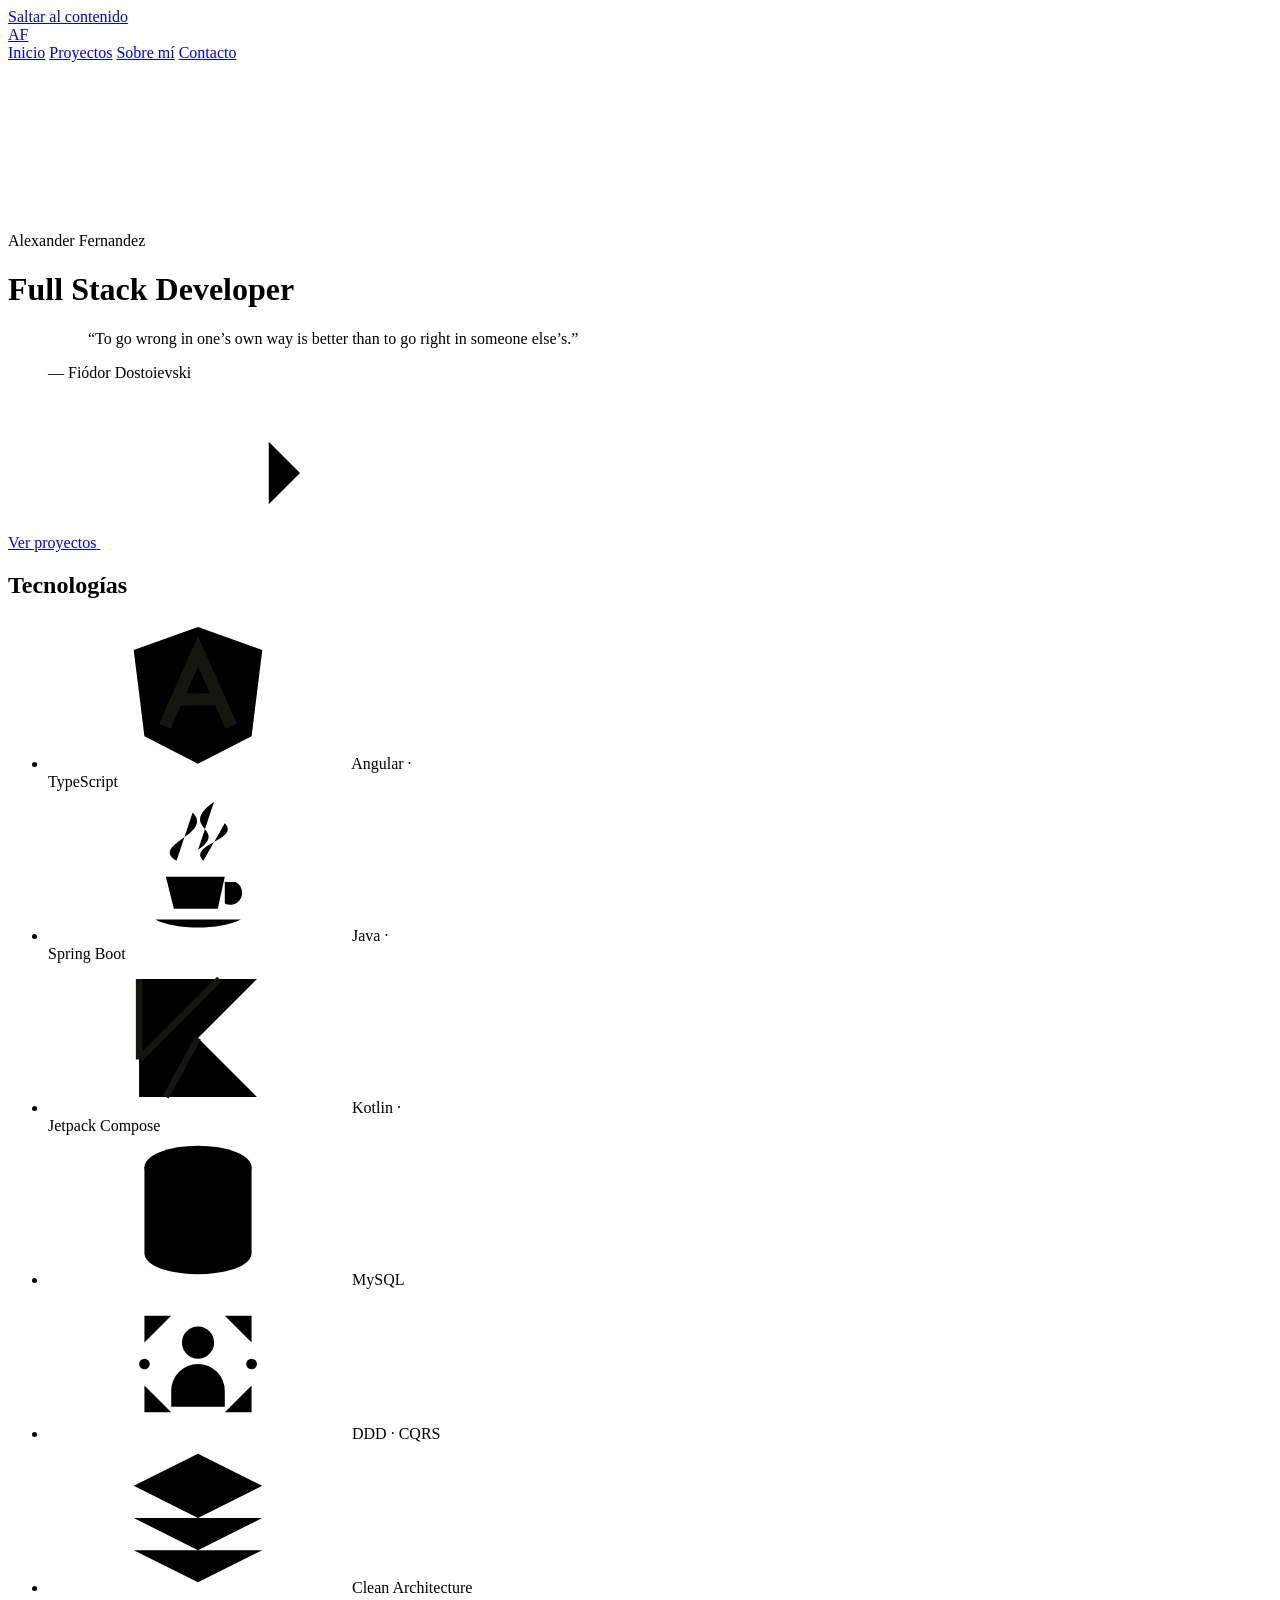
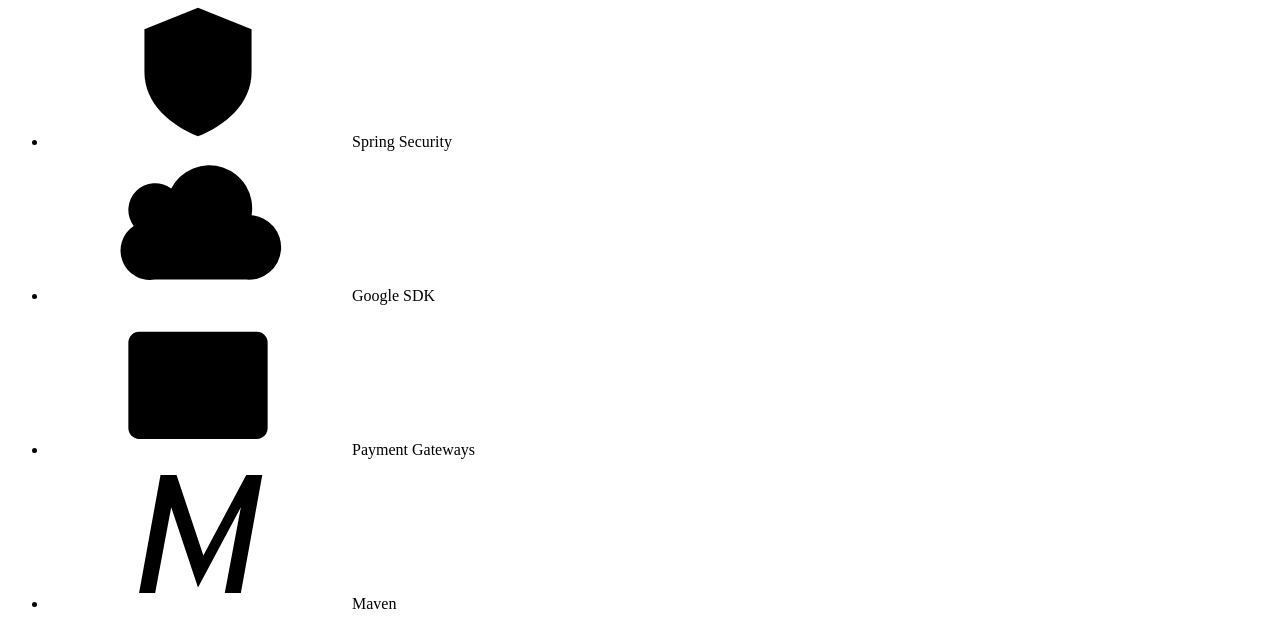
==== index.html @ 56c56a72 "feat: add index" ====
<!DOCTYPE html>
<html lang="es">
  <head>
    <meta charset="UTF-8">
    <meta name="viewport" content="width=device-width, initial-scale=1.0">
    <meta name="theme-color" content="#eef2f6">
    <meta name="description" content="Alexander Fernandez. Desarrollo full stack, aplicaciones web y móviles y arquitectura de software.">
    <title>Alexander Fernandez — Full Stack Developer</title>
    <link rel="icon" href="assets/site-icon.png" type="image/png">
    <link rel="stylesheet" href="styles.css">
  </head>
  <body>
    <a class="skip-link" href="#contenido">Saltar al contenido</a>
    <header class="site-header">
      <a class="monogram" href="index.html" aria-label="Alexander Fernandez, inicio">AF</a>
      <nav class="navigation" aria-label="Navegación principal">
        <a class="navigation-link" href="index.html" aria-current="page">Inicio</a>
        <a class="navigation-link" href="proyectos.html">Proyectos</a>
        <a class="navigation-link" href="sobre-mi.html">Sobre mí</a>
        <a class="navigation-link" href="contacto.html">Contacto</a>
      </nav>
    </header>
    <!-- Iconos vectoriales: no requieren librerías ni conexión a Internet. -->
    <svg class="icon-definitions" xmlns="http://www.w3.org/2000/svg" aria-hidden="true">
      <defs>
        <symbol id="icon-arrow" viewBox="0 0 24 24">
          <path d="M3 12h17m-5-5 5 5-5 5"/>
        </symbol>
        <symbol id="icon-angular" viewBox="0 0 28 28">
          <path fill="currentColor" stroke="none" d="m14 1.5 12 4.3-2 16.1L14 27 4 21.9 2 5.8Z"/>
          <path stroke="#151610" stroke-width="2.3" d="m7.8 20 6.2-14 6.2 14M10.2 15h7.6"/>
        </symbol>
        <symbol id="icon-java" viewBox="0 0 28 28">
          <path d="M8 16h11l-1.3 6H9.5L8 16Zm11 1h2a2 2 0 0 1-2 4M6 24c4 2 12 2 16 0M10 13c-5-3 7-5 3-9M15 13c-3-3 7-4 4-7M17 2c-7 5 3 5-3 9"/>
        </symbol>
        <symbol id="icon-kotlin" viewBox="0 0 28 28">
          <path fill="currentColor" stroke="none" d="M3 3h22L14 14l11 11H3V3Z"/>
          <path stroke="#151610" stroke-width="1.2" d="m3 18 15-15M8 25l6-11M3 3v15"/>
        </symbol>
        <symbol id="icon-database" viewBox="0 0 28 28">
          <ellipse cx="14" cy="6" rx="10" ry="4"/>
          <path d="M4 6v16c0 5.3 20 5.3 20 0V6M4 14c0 5.3 20 5.3 20 0M4 20c0 5.3 20 5.3 20 0"/>
        </symbol>
        <symbol id="icon-domain" viewBox="0 0 28 28">
          <path d="M4 10V5h5m10 0h5v5M4 18v5h5m10 0h5v-5M9 22v-3a5 5 0 0 1 10 0v3"/>
          <circle cx="14" cy="10" r="3"/>
          <circle cx="4" cy="14" r="1"/>
          <circle cx="24" cy="14" r="1"/>
        </symbol>
        <symbol id="icon-layers" viewBox="0 0 28 28">
          <path d="m14 2 12 6-12 6L2 8l12-6Zm-12 12 12 6 12-6M2 20l12 6 12-6"/>
        </symbol>
        <symbol id="icon-shield" viewBox="0 0 28 28">
          <path d="m14 2 10 4v8c0 6-5 10-10 12C9 24 4 20 4 14V6l10-4Z"/>
        </symbol>
        <symbol id="icon-cloud" viewBox="0 0 32 28">
          <path d="M8 24h17a6 6 0 0 0 1-12 8 8 0 0 0-15-5 5 5 0 0 0-7 7 5.5 5.5 0 0 0 4 10Z"/>
        </symbol>
        <symbol id="icon-card" viewBox="0 0 30 28">
          <rect x="2" y="5" width="26" height="20" rx="2"/>
          <path d="M2 11h26M6 17h8M6 20h4"/>
        </symbol>
        <symbol id="icon-maven" viewBox="0 0 28 28">
          <path d="m3 25 4-22h3l5 15 8-15h3l-4 22h-3l3-16-8 15-5-15-3 16Z" fill="currentColor" stroke="none"/>
        </symbol>
      </defs>
    </svg>
    <main class="hero" id="contenido" aria-labelledby="hero-title">
      <div class="hero-content">
        <p class="eyebrow hero-name">Alexander Fernandez</p>
        <h1 id="hero-title">Full Stack Developer</h1>
        <figure class="hero-quotation">
          <blockquote class="hero-quote" lang="en" cite="https://www.gutenberg.org/files/2554/2554-h/2554-h.htm">
            <p>“To go wrong in one’s own way is better than to go right in someone else’s.”</p>
          </blockquote>
          <figcaption class="quote-author">— Fiódor Dostoievski</figcaption>
        </figure>
        <a class="project-link" href="proyectos.html">
          <span>Ver proyectos</span>
          <svg class="icon" aria-hidden="true">
            <use href="#icon-arrow"/>
          </svg>
        </a>
        <section class="technologies" aria-labelledby="technologies-title">
          <div class="section-kicker">
            <h2 id="technologies-title">Tecnologías</h2>
            <span aria-hidden="true"></span>
          </div>
          <ul class="technology-grid">
            <li>
              <svg class="technology-icon" aria-hidden="true">
                <use href="#icon-angular"/>
              </svg>
              <span>
                Angular ·
                <br>
                TypeScript
              </span>
            </li>
            <li>
              <svg class="technology-icon" aria-hidden="true">
                <use href="#icon-java"/>
              </svg>
              <span>
                Java ·
                <br>
                Spring Boot
              </span>
            </li>
            <li>
              <svg class="technology-icon" aria-hidden="true">
                <use href="#icon-kotlin"/>
              </svg>
              <span>
                Kotlin ·
                <br>
                Jetpack Compose
              </span>
            </li>
            <li>
              <svg class="technology-icon" aria-hidden="true">
                <use href="#icon-database"/>
              </svg>
              <span>MySQL</span>
            </li>
            <li>
              <svg class="technology-icon" aria-hidden="true">
                <use href="#icon-domain"/>
              </svg>
              <span>DDD · CQRS</span>
            </li>
            <li>
              <svg class="technology-icon" aria-hidden="true">
                <use href="#icon-layers"/>
              </svg>
              <span>Clean Architecture</span>
            </li>
            <li>
              <svg class="technology-icon" aria-hidden="true">
                <use href="#icon-shield"/>
              </svg>
              <span>Spring Security</span>
            </li>
            <li>
              <svg class="technology-icon" aria-hidden="true">
                <use href="#icon-cloud"/>
              </svg>
              <span>Google SDK</span>
            </li>
            <li>
              <svg class="technology-icon" aria-hidden="true">
                <use href="#icon-card"/>
              </svg>
              <span>Payment Gateways</span>
            </li>
            <li>
              <svg class="technology-icon" aria-hidden="true">
                <use href="#icon-maven"/>
              </svg>
              <span>Maven</span>
            </li>
          </ul>
        </section>
      </div>
    </main>
  </body>
</html>
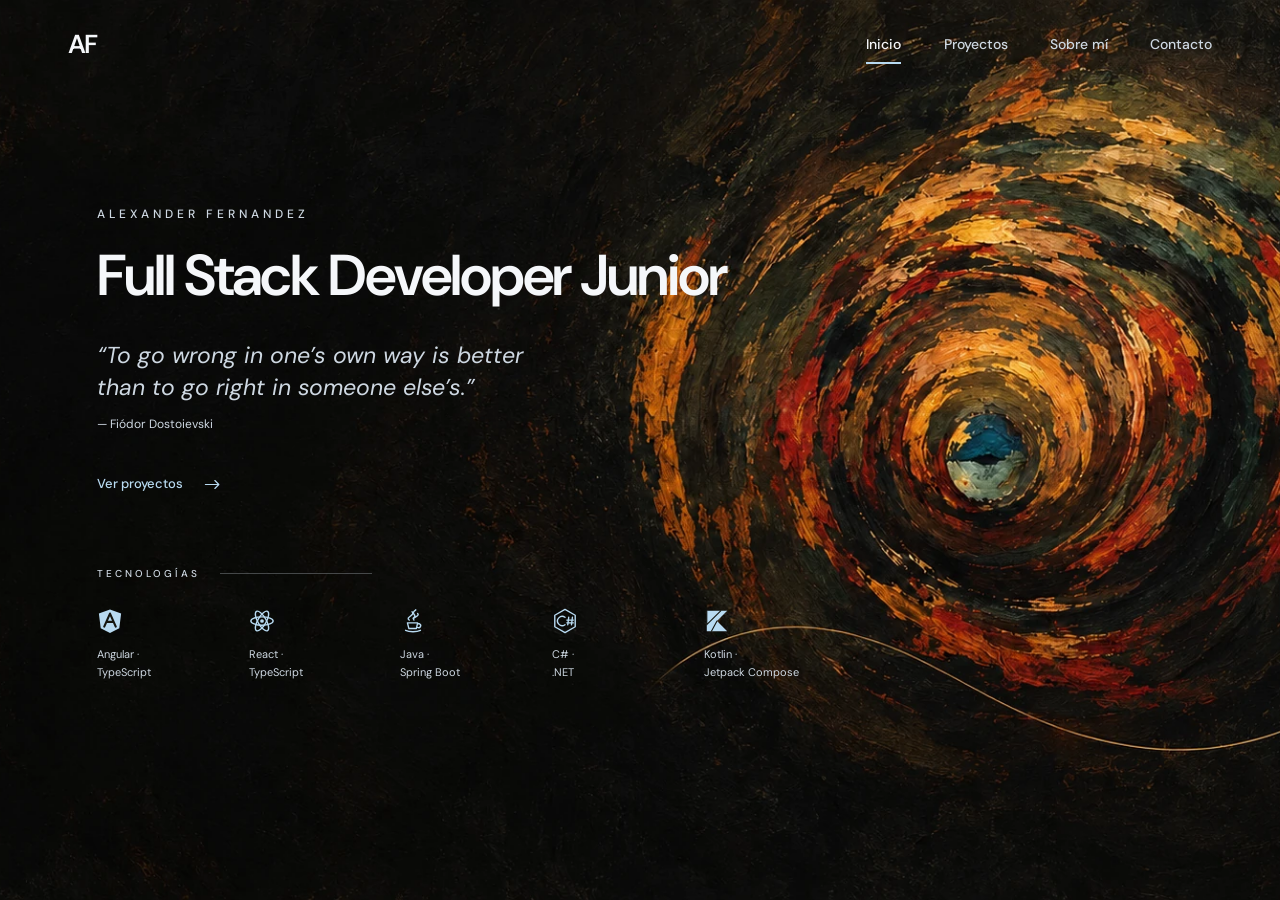
==== commit 6706da35: "feat: update backgrounds, content and visual design" ====
--- a/index.html
+++ b/index.html
@@ -4,9 +4,9 @@
     <meta charset="UTF-8">
     <meta name="viewport" content="width=device-width, initial-scale=1.0">
     <meta name="theme-color" content="#eef2f6">
-    <meta name="description" content="Alexander Fernandez. Desarrollo full stack, aplicaciones web y móviles y arquitectura de software.">
-    <title>Alexander Fernandez — Full Stack Developer</title>
-    <link rel="icon" href="assets/site-icon.png" type="image/png">
+    <meta name="description" content="Alexander Fernandez. Full Stack Developer Junior, aplicaciones web y móviles y arquitectura de software.">
+    <title>Alexander Fernandez — Full Stack Developer Junior</title>
+    <link rel="icon" href="assets/site-icon-moon.png" type="image/png" sizes="96x96">
     <link rel="stylesheet" href="styles.css">
   </head>
   <body>
@@ -30,45 +30,29 @@
           <path fill="currentColor" stroke="none" d="m14 1.5 12 4.3-2 16.1L14 27 4 21.9 2 5.8Z"/>
           <path stroke="#151610" stroke-width="2.3" d="m7.8 20 6.2-14 6.2 14M10.2 15h7.6"/>
         </symbol>
+        <symbol id="icon-react" viewBox="0 0 28 28">
+          <ellipse cx="14" cy="14" rx="12" ry="4.5"/>
+          <ellipse cx="14" cy="14" rx="12" ry="4.5" transform="rotate(60 14 14)"/>
+          <ellipse cx="14" cy="14" rx="12" ry="4.5" transform="rotate(120 14 14)"/>
+          <circle cx="14" cy="14" r="2" fill="currentColor" stroke="none"/>
+        </symbol>
         <symbol id="icon-java" viewBox="0 0 28 28">
           <path d="M8 16h11l-1.3 6H9.5L8 16Zm11 1h2a2 2 0 0 1-2 4M6 24c4 2 12 2 16 0M10 13c-5-3 7-5 3-9M15 13c-3-3 7-4 4-7M17 2c-7 5 3 5-3 9"/>
+        </symbol>
+        <symbol id="icon-csharp" viewBox="0 0 28 28">
+          <path d="m14 1.5 11 6.3v12.4l-11 6.3-11-6.3V7.8Z"/>
+          <path d="M14 10a5 5 0 1 0 0 8M18 10l-1 8m5-8-1 8m-5-5h7m-7 3h7"/>
         </symbol>
         <symbol id="icon-kotlin" viewBox="0 0 28 28">
           <path fill="currentColor" stroke="none" d="M3 3h22L14 14l11 11H3V3Z"/>
           <path stroke="#151610" stroke-width="1.2" d="m3 18 15-15M8 25l6-11M3 3v15"/>
-        </symbol>
-        <symbol id="icon-database" viewBox="0 0 28 28">
-          <ellipse cx="14" cy="6" rx="10" ry="4"/>
-          <path d="M4 6v16c0 5.3 20 5.3 20 0V6M4 14c0 5.3 20 5.3 20 0M4 20c0 5.3 20 5.3 20 0"/>
-        </symbol>
-        <symbol id="icon-domain" viewBox="0 0 28 28">
-          <path d="M4 10V5h5m10 0h5v5M4 18v5h5m10 0h5v-5M9 22v-3a5 5 0 0 1 10 0v3"/>
-          <circle cx="14" cy="10" r="3"/>
-          <circle cx="4" cy="14" r="1"/>
-          <circle cx="24" cy="14" r="1"/>
-        </symbol>
-        <symbol id="icon-layers" viewBox="0 0 28 28">
-          <path d="m14 2 12 6-12 6L2 8l12-6Zm-12 12 12 6 12-6M2 20l12 6 12-6"/>
-        </symbol>
-        <symbol id="icon-shield" viewBox="0 0 28 28">
-          <path d="m14 2 10 4v8c0 6-5 10-10 12C9 24 4 20 4 14V6l10-4Z"/>
-        </symbol>
-        <symbol id="icon-cloud" viewBox="0 0 32 28">
-          <path d="M8 24h17a6 6 0 0 0 1-12 8 8 0 0 0-15-5 5 5 0 0 0-7 7 5.5 5.5 0 0 0 4 10Z"/>
-        </symbol>
-        <symbol id="icon-card" viewBox="0 0 30 28">
-          <rect x="2" y="5" width="26" height="20" rx="2"/>
-          <path d="M2 11h26M6 17h8M6 20h4"/>
-        </symbol>
-        <symbol id="icon-maven" viewBox="0 0 28 28">
-          <path d="m3 25 4-22h3l5 15 8-15h3l-4 22h-3l3-16-8 15-5-15-3 16Z" fill="currentColor" stroke="none"/>
         </symbol>
       </defs>
     </svg>
     <main class="hero" id="contenido" aria-labelledby="hero-title">
       <div class="hero-content">
         <p class="eyebrow hero-name">Alexander Fernandez</p>
-        <h1 id="hero-title">Full Stack Developer</h1>
+        <h1 id="hero-title">Full Stack Developer Junior</h1>
         <figure class="hero-quotation">
           <blockquote class="hero-quote" lang="en" cite="https://www.gutenberg.org/files/2554/2554-h/2554-h.htm">
             <p>“To go wrong in one’s own way is better than to go right in someone else’s.”</p>
@@ -99,12 +83,32 @@
             </li>
             <li>
               <svg class="technology-icon" aria-hidden="true">
+                <use href="#icon-react"/>
+              </svg>
+              <span>
+                React ·
+                <br>
+                TypeScript
+              </span>
+            </li>
+            <li>
+              <svg class="technology-icon" aria-hidden="true">
                 <use href="#icon-java"/>
               </svg>
               <span>
                 Java ·
                 <br>
                 Spring Boot
+              </span>
+            </li>
+            <li>
+              <svg class="technology-icon" aria-hidden="true">
+                <use href="#icon-csharp"/>
+              </svg>
+              <span>
+                C# ·
+                <br>
+                .NET
               </span>
             </li>
             <li>
@@ -117,48 +121,6 @@
                 Jetpack Compose
               </span>
             </li>
-            <li>
-              <svg class="technology-icon" aria-hidden="true">
-                <use href="#icon-database"/>
-              </svg>
-              <span>MySQL</span>
-            </li>
-            <li>
-              <svg class="technology-icon" aria-hidden="true">
-                <use href="#icon-domain"/>
-              </svg>
-              <span>DDD · CQRS</span>
-            </li>
-            <li>
-              <svg class="technology-icon" aria-hidden="true">
-                <use href="#icon-layers"/>
-              </svg>
-              <span>Clean Architecture</span>
-            </li>
-            <li>
-              <svg class="technology-icon" aria-hidden="true">
-                <use href="#icon-shield"/>
-              </svg>
-              <span>Spring Security</span>
-            </li>
-            <li>
-              <svg class="technology-icon" aria-hidden="true">
-                <use href="#icon-cloud"/>
-              </svg>
-              <span>Google SDK</span>
-            </li>
-            <li>
-              <svg class="technology-icon" aria-hidden="true">
-                <use href="#icon-card"/>
-              </svg>
-              <span>Payment Gateways</span>
-            </li>
-            <li>
-              <svg class="technology-icon" aria-hidden="true">
-                <use href="#icon-maven"/>
-              </svg>
-              <span>Maven</span>
-            </li>
           </ul>
         </section>
       </div>
--- a/styles.css
+++ b/styles.css
@@ -0,0 +1,877 @@
+@import url("https://fonts.googleapis.com/css2?family=DM+Sans:ital,wght@0,400;0,500;0,600;0,700;1,400&display=swap");
+
+/* Paleta y medidas compartidas. */
+:root {
+  color-scheme: light;
+  --background: #eef2f6;
+  --foreground: #263342;
+  --muted: #5c6b7b;
+  --accent: #2c6f9e;
+  --border: #d3dde7;
+  --font-family: "DM Sans", "Segoe UI", Arial, sans-serif;
+  --header-height: 88px;
+  --page-padding: clamp(24px, 7.6vw, 150px);
+}
+
+/* Solo se utiliza el archivo del intervalo de pantalla activo. */
+@media (width > 650px) {
+  .hero {
+    --hero-image: url("assets/hero-background-desktop.webp");
+  }
+
+  .about-screen {
+    --page-image: url("assets/winter-background-desktop.webp");
+  }
+
+  .contact-screen {
+    --page-image: url("assets/contact-flowers-desktop.webp");
+  }
+
+  .projects-screen {
+    --page-image: url("assets/projects-house-desktop.webp");
+  }
+}
+
+@media (width <= 650px) {
+  .hero {
+    --hero-image: url("assets/hero-background-mobile.webp");
+  }
+
+  .about-screen {
+    --page-image: url("assets/winter-background-mobile.webp");
+  }
+
+  .contact-screen {
+    --page-image: url("assets/contact-flowers-mobile.webp");
+  }
+
+  .projects-screen {
+    --page-image: url("assets/projects-house-mobile.webp");
+  }
+}
+
+* {
+  box-sizing: border-box;
+}
+
+html {
+  scroll-behavior: smooth;
+  scroll-padding-top: calc(var(--header-height) + 24px);
+}
+
+body {
+  min-height: 100svh;
+  margin: 0;
+  padding-top: var(--header-height);
+  background-color: var(--background);
+  color: var(--foreground);
+  font-family: var(--font-family);
+  line-height: 1.5;
+  -webkit-font-smoothing: antialiased;
+}
+
+a {
+  color: inherit;
+  text-decoration: none;
+  -webkit-tap-highlight-color: transparent;
+}
+
+a:focus-visible {
+  outline: 2px solid var(--accent);
+  outline-offset: 6px;
+  border-radius: 4px;
+}
+
+::selection {
+  background-color: #c8e0f2;
+  color: #20374b;
+}
+
+svg {
+  display: block;
+}
+
+.icon-definitions {
+  position: absolute;
+  width: 0;
+  height: 0;
+  overflow: hidden;
+}
+
+.icon {
+  width: 22px;
+  height: 22px;
+  fill: none;
+  stroke: currentColor;
+  stroke-width: 1.5;
+  stroke-linecap: round;
+  stroke-linejoin: round;
+}
+
+.skip-link {
+  position: fixed;
+  z-index: 30;
+  top: 16px;
+  left: 20px;
+  padding: 12px 18px;
+  background-color: #fff;
+  color: var(--foreground);
+  transform: translateY(-160%);
+}
+
+.skip-link:focus {
+  transform: translateY(0);
+}
+
+/* Navegación fija en todas las páginas. */
+.site-header {
+  --foreground: #f5f7fa;
+  --muted: #ced8e2;
+  --accent: #b8daf1;
+  position: fixed;
+  z-index: 20;
+  inset: 0 0 auto;
+  display: flex;
+  align-items: center;
+  justify-content: space-between;
+  gap: 24px;
+  height: var(--header-height);
+  padding: 0 clamp(24px, 5.3vw, 105px);
+  background-color: transparent;
+  color: var(--foreground);
+}
+
+.monogram {
+  font: 600 26px/1 var(--font-family);
+  letter-spacing: -1.5px;
+}
+
+.navigation {
+  display: flex;
+  align-items: center;
+  gap: clamp(26px, 3.3vw, 56px);
+}
+
+.navigation-link {
+  position: relative;
+  padding: 15px 0;
+  color: var(--muted);
+  font-size: 14px;
+  font-weight: 500;
+  transition: color 0.2s;
+}
+
+.navigation-link::after {
+  content: "";
+  position: absolute;
+  right: 0;
+  bottom: 6px;
+  left: 0;
+  height: 2px;
+  background-color: var(--accent);
+  transform: scaleX(0);
+  transform-origin: left;
+  transition: transform 0.2s;
+}
+
+.navigation-link:hover,
+.navigation-link[aria-current="page"] {
+  color: var(--foreground);
+}
+
+.navigation-link:hover::after,
+.navigation-link[aria-current="page"]::after {
+  transform: scaleX(1);
+}
+
+/* Inicio: imagen original a todo color, sin filtros ni capas encima. */
+.hero {
+  --foreground: #f5f7fa;
+  --muted: #ced8e2;
+  --accent: #b8daf1;
+  position: relative;
+  min-height: 100svh;
+  margin-top: calc(-1 * var(--header-height));
+  padding-top: var(--header-height);
+  overflow: hidden;
+  background: #0c0d0b var(--hero-image) no-repeat center / cover;
+  color: var(--foreground);
+}
+
+.hero-content {
+  width: max-content;
+  max-width: 100%;
+  padding: clamp(90px, 13vh, 150px) var(--page-padding) 72px;
+}
+
+.eyebrow {
+  margin: 0;
+  color: var(--muted);
+  font-size: 11px;
+  font-weight: 500;
+  line-height: 1.6;
+  letter-spacing: 3px;
+  text-transform: uppercase;
+}
+
+.hero-name {
+  font-size: 12px;
+  letter-spacing: 4px;
+}
+
+h1 {
+  margin: 20px 0 0;
+  font: 600 clamp(44px, 4.5vw, 78px)/1.12 var(--font-family);
+  letter-spacing: -2px;
+}
+
+.hero-quotation {
+  max-width: 560px;
+  margin: 30px 0 0;
+}
+
+.hero-quote {
+  margin: 0;
+  color: var(--muted);
+  font: italic 400 clamp(23px, 1.8vw, 30px)/1.4 var(--font-family);
+}
+
+.hero-quote p {
+  margin: 0;
+  text-wrap: balance;
+}
+
+.quote-author {
+  margin-top: 12px;
+  color: var(--muted);
+  font-size: 12px;
+  font-style: normal;
+  line-height: 1.6;
+}
+
+.project-link {
+  display: inline-flex;
+  align-items: center;
+  gap: 20px;
+  margin-top: 32px;
+  padding: 8px 0;
+  color: var(--accent);
+  font-size: 13px;
+  font-weight: 500;
+  transition: color 0.2s;
+}
+
+.project-link:hover {
+  color: var(--foreground);
+}
+
+.project-link:hover .icon {
+  transform: translateX(4px);
+}
+
+.project-link .icon {
+  width: 19px;
+  height: 19px;
+  transition: transform 0.2s;
+}
+
+.technologies {
+  width: min(740px, 72vw);
+  margin-top: 64px;
+}
+
+.section-kicker {
+  display: flex;
+  align-items: center;
+  gap: 20px;
+  margin-bottom: 26px;
+}
+
+.section-kicker h2 {
+  margin: 0;
+  color: var(--muted);
+  font-size: 10px;
+  font-weight: 500;
+  line-height: 1.6;
+  letter-spacing: 3px;
+  text-transform: uppercase;
+}
+
+.section-kicker > span {
+  width: 152px;
+  height: 1px;
+  background-color: #ced8e24d;
+}
+
+.technology-grid {
+  display: grid;
+  grid-template-columns: repeat(5, minmax(0, 1fr));
+  gap: 32px 18px;
+  margin: 0;
+  padding: 0;
+  list-style: none;
+}
+
+.technology-grid li {
+  display: flex;
+  flex-direction: column;
+  align-items: flex-start;
+  gap: 11px;
+  color: var(--muted);
+  font-size: 11px;
+  line-height: 1.65;
+}
+
+.technology-icon {
+  width: 26px;
+  height: 26px;
+  color: var(--accent);
+  fill: none;
+  stroke: currentColor;
+  stroke-width: 1.5;
+  stroke-linecap: round;
+  stroke-linejoin: round;
+}
+
+/* Fondos independientes de cada página. */
+.image-screen {
+  background-color: #58616b;
+  background-image: linear-gradient(180deg, #0c111bd9, #0c111b00 200px), linear-gradient(90deg, #263342df 0%, #263342d1 58%, #263342b8 80%, #26334200 100%), var(--page-image);
+  background-repeat: no-repeat;
+  background-position: center;
+  background-size: cover;
+  background-attachment: fixed;
+  color: #f5f8fb;
+}
+
+.contact-screen {
+  background-color: #000;
+  background-image: linear-gradient(180deg, #000000b3, #00000000 200px), var(--page-image);
+}
+
+.image-screen .page {
+  --foreground: #f5f7fa;
+  --muted: #dce5ee;
+  --accent: #b8daf1;
+  --content-width: min(1100px, 74vw);
+  color: var(--foreground);
+}
+
+.page {
+  min-height: calc(100svh - var(--header-height));
+  padding: clamp(60px, 9vh, 100px) var(--page-padding);
+}
+
+.page-title {
+  margin: 0;
+  font: 600 clamp(44px, 4.2vw, 68px)/1.12 var(--font-family);
+  letter-spacing: -1.8px;
+}
+
+/* Sobre mí. */
+.about-page {
+  padding-top: 48px;
+  padding-bottom: 48px;
+}
+
+.about-intro {
+  max-width: min(740px, var(--content-width));
+}
+
+.about-intro .eyebrow {
+  color: var(--muted);
+  font-size: 10px;
+  letter-spacing: 4px;
+}
+
+.about-intro .page-title {
+  margin-top: 12px;
+}
+
+.about-role {
+  margin: 18px 0 0;
+  color: var(--accent);
+  font-size: 11px;
+  font-weight: 500;
+  letter-spacing: 2px;
+  text-transform: uppercase;
+}
+
+.about-role::after {
+  content: "";
+  display: block;
+  width: 32px;
+  height: 2px;
+  margin-top: 12px;
+  background-color: #b5d8f2;
+}
+
+.about-description {
+  max-width: 700px;
+  margin: 18px 0 0;
+  color: var(--muted);
+  font-size: 14px;
+  line-height: 1.85;
+}
+
+.skills-section {
+  max-width: var(--content-width);
+  margin-top: 34px;
+}
+
+.skills-heading {
+  display: flex;
+  align-items: center;
+  gap: 18px;
+  margin-bottom: 18px;
+}
+
+.skills-heading h2 {
+  margin: 0;
+  color: var(--muted);
+  font-size: 10px;
+  font-weight: 500;
+  line-height: 1.6;
+  letter-spacing: 2px;
+  text-transform: uppercase;
+}
+
+.skills-heading > span {
+  flex: 1;
+  height: 1px;
+  background-color: #ffffff52;
+}
+
+.skills-grid {
+  display: grid;
+  grid-template-columns: repeat(12, minmax(0, 1fr));
+  gap: 32px 24px;
+}
+
+.skill-card {
+  grid-column: span 3;
+  min-width: 0;
+}
+
+.skill-card--wide {
+  grid-column: span 6;
+}
+
+.skill-card-heading {
+  display: flex;
+  align-items: center;
+  gap: 11px;
+}
+
+.skill-card h3 {
+  margin: 0;
+  font: 600 15px/1.4 var(--font-family);
+}
+
+.skill-icon {
+  flex: 0 0 22px;
+  width: 22px;
+  height: 22px;
+  fill: none;
+  stroke: var(--accent);
+  stroke-width: 1.6;
+  stroke-linecap: round;
+  stroke-linejoin: round;
+}
+
+.skill-card ul,
+.project-component ul {
+  margin: 16px 0 0;
+  padding-left: 18px;
+  color: var(--muted);
+  font-size: 12px;
+  line-height: 1.8;
+}
+
+.skill-card li + li,
+.project-component li + li {
+  margin-top: 3px;
+}
+
+.skill-card li::marker,
+.project-component li::marker {
+  color: var(--accent);
+}
+
+.skill-level {
+  color: var(--muted);
+}
+
+/* Proyecto en desarrollo. */
+.project-overview {
+  max-width: var(--content-width);
+}
+
+.project-overview .page-title {
+  margin-bottom: 32px;
+}
+
+.project-eyebrow {
+  margin: 0 0 12px;
+  color: var(--muted);
+  font-size: 10px;
+  font-weight: 500;
+  letter-spacing: 2px;
+  text-transform: uppercase;
+}
+
+.project-heading h2 {
+  max-width: 760px;
+  margin: 0;
+  font: 600 clamp(24px, 2.5vw, 34px)/1.25 var(--font-family);
+  letter-spacing: -0.8px;
+}
+
+.project-components {
+  display: grid;
+  grid-template-columns: repeat(3, minmax(0, 1fr));
+  gap: 32px;
+  margin-top: 44px;
+}
+
+.project-component {
+  min-width: 0;
+}
+
+.component-heading {
+  display: flex;
+  flex-wrap: wrap;
+  align-items: center;
+  gap: 12px;
+}
+
+.component-heading h3 {
+  margin: 0;
+  font-size: 15px;
+  font-weight: 600;
+}
+
+.progress-status {
+  color: var(--accent);
+  font-size: 10px;
+  font-weight: 500;
+  white-space: nowrap;
+}
+
+/* Contacto. */
+.page.contact-page {
+  display: flex;
+  flex-direction: column;
+  justify-content: center;
+  padding-block-end: clamp(128px, 22svh, 220px);
+}
+
+.contact-panel {
+  width: min(680px, var(--content-width));
+}
+
+.contact-list {
+  margin: 32px 0 0;
+}
+
+.contact-list > div {
+  display: grid;
+  grid-template-columns: 130px 1fr;
+  align-items: baseline;
+  gap: 24px;
+  padding: 24px 0;
+}
+
+.contact-list dt {
+  display: flex;
+  align-items: center;
+  gap: 10px;
+  color: var(--muted);
+  font-size: 12px;
+  font-weight: 500;
+}
+
+.contact-list dd {
+  margin: 0;
+  font-size: clamp(19px, 2vw, 26px);
+  font-weight: 500;
+  line-height: 1.5;
+  overflow-wrap: anywhere;
+}
+
+.contact-list a {
+  transition: color 0.2s;
+}
+
+.contact-icon {
+  flex: 0 0 22px;
+  width: 22px;
+  height: 22px;
+  fill: currentColor;
+}
+
+.contact-list a:hover {
+  color: var(--accent);
+}
+
+/* Tablet. */
+@media (max-width: 1100px) {
+  .hero-content {
+    padding-top: 100px;
+  }
+
+  .hero h1 {
+    font-size: clamp(43px, 5.5vw, 61px);
+  }
+
+  .technologies {
+    width: min(680px, 82vw);
+  }
+}
+
+@media (max-width: 950px) {
+  /* Marco inmóvil: el desplazamiento ocurre únicamente dentro de main. */
+  .image-screen {
+    position: fixed;
+    inset: 0;
+    display: flex;
+    flex-direction: column;
+    height: 100%;
+    min-height: 0;
+    overflow: hidden;
+    isolation: isolate;
+    background-image: none;
+    background-attachment: scroll;
+  }
+
+  /* El fondo pertenece al marco y queda fuera del contenedor desplazable. */
+  .image-screen::before {
+    content: "";
+    position: absolute;
+    z-index: 0;
+    inset: 0 0 auto;
+    height: 100vh;
+    height: 100lvh;
+    background-color: #58616b;
+    background-image: linear-gradient(90deg, #263342c4, #263342b3), var(--page-image);
+    background-repeat: no-repeat;
+    background-position: center, right top;
+    background-size: cover;
+    pointer-events: none;
+  }
+
+  .contact-screen::before {
+    background-color: #000;
+    background-image: linear-gradient(90deg, #00000099, #00000066), var(--page-image);
+  }
+
+  .image-screen .page {
+    --content-width: 100%;
+    position: relative;
+    z-index: 1;
+    flex: 1;
+    min-height: 0;
+    overflow-y: auto;
+    overscroll-behavior-y: contain;
+  }
+
+  .image-screen .contact-page {
+    justify-content: flex-start;
+  }
+
+  .contact-panel {
+    margin-block: auto;
+  }
+
+  .skill-card,
+  .skill-card--wide {
+    grid-column: span 6;
+  }
+
+  .project-components {
+    grid-template-columns: 1fr;
+  }
+}
+
+/* Móvil. */
+@media (max-width: 650px) {
+  :root {
+    --header-height: 76px;
+    --page-padding: 24px;
+  }
+
+  .site-header {
+    justify-content: space-between;
+    gap: 18px;
+    padding: 0 var(--page-padding);
+  }
+
+  .monogram {
+    font-size: 23px;
+  }
+
+  .navigation {
+    gap: clamp(12px, 3vw, 20px);
+  }
+
+  .navigation-link {
+    font-size: 11px;
+  }
+
+  .hero {
+    background-size: auto 500px;
+    background-position: 72% top;
+  }
+
+  .hero-content {
+    width: 100%;
+    padding: 90px var(--page-padding) 60px;
+  }
+
+  .hero-name {
+    font-size: 10px;
+    letter-spacing: 3px;
+  }
+
+  .hero h1 {
+    font-size: clamp(40px, 9vw, 57px);
+    letter-spacing: -1.8px;
+    text-wrap: balance;
+  }
+
+  .hero-quote {
+    font-size: clamp(21px, 5.6vw, 25px);
+  }
+
+  .technologies {
+    width: 100%;
+    margin-top: 54px;
+  }
+
+  .section-kicker {
+    gap: 16px;
+  }
+
+  .section-kicker h2 {
+    font-size: 9px;
+    letter-spacing: 2px;
+  }
+
+  .section-kicker > span {
+    width: 110px;
+  }
+
+  .technology-grid {
+    grid-template-columns: repeat(3, minmax(0, 1fr));
+    gap: 26px 10px;
+  }
+
+  .technology-grid li {
+    font-size: 10px;
+  }
+
+  .technology-icon {
+    width: 23px;
+    height: 23px;
+  }
+
+  .page {
+    padding: 48px var(--page-padding);
+  }
+
+  .page-title {
+    font-size: 44px;
+  }
+
+  .about-page {
+    padding-top: 38px;
+    padding-bottom: 38px;
+  }
+
+  .about-intro .eyebrow {
+    font-size: 9px;
+    letter-spacing: 3px;
+  }
+
+  .about-description {
+    font-size: 13px;
+  }
+
+  .skills-section {
+    margin-top: 30px;
+  }
+
+  .skills-heading h2 {
+    font-size: 9px;
+    letter-spacing: 1.5px;
+  }
+
+  .skills-grid {
+    grid-template-columns: 1fr;
+    gap: 28px;
+  }
+
+  .skill-card,
+  .skill-card--wide {
+    grid-column: 1 / -1;
+  }
+
+  .project-components {
+    gap: 28px;
+    margin-top: 32px;
+  }
+
+  .contact-list > div {
+    grid-template-columns: 90px 1fr;
+    gap: 12px;
+    padding: 22px 0;
+  }
+
+  .contact-list dt {
+    gap: 8px;
+    font-size: 10px;
+  }
+
+  .contact-icon {
+    flex-basis: 18px;
+    width: 18px;
+    height: 18px;
+  }
+
+  .contact-list dd {
+    font-size: 18px;
+  }
+}
+
+@media (max-width: 360px) {
+  :root {
+    --page-padding: 18px;
+  }
+
+  .site-header {
+    gap: 14px;
+  }
+
+  .navigation {
+    gap: 10px;
+  }
+
+  .navigation-link {
+    font-size: 10px;
+  }
+
+  .hero-quote {
+    font-size: 21px;
+  }
+}
+
+@media (prefers-reduced-motion: reduce) {
+  html {
+    scroll-behavior: auto;
+  }
+
+  *, *::before, *::after {
+    transition: none !important;
+    animation: none !important;
+  }
+}
